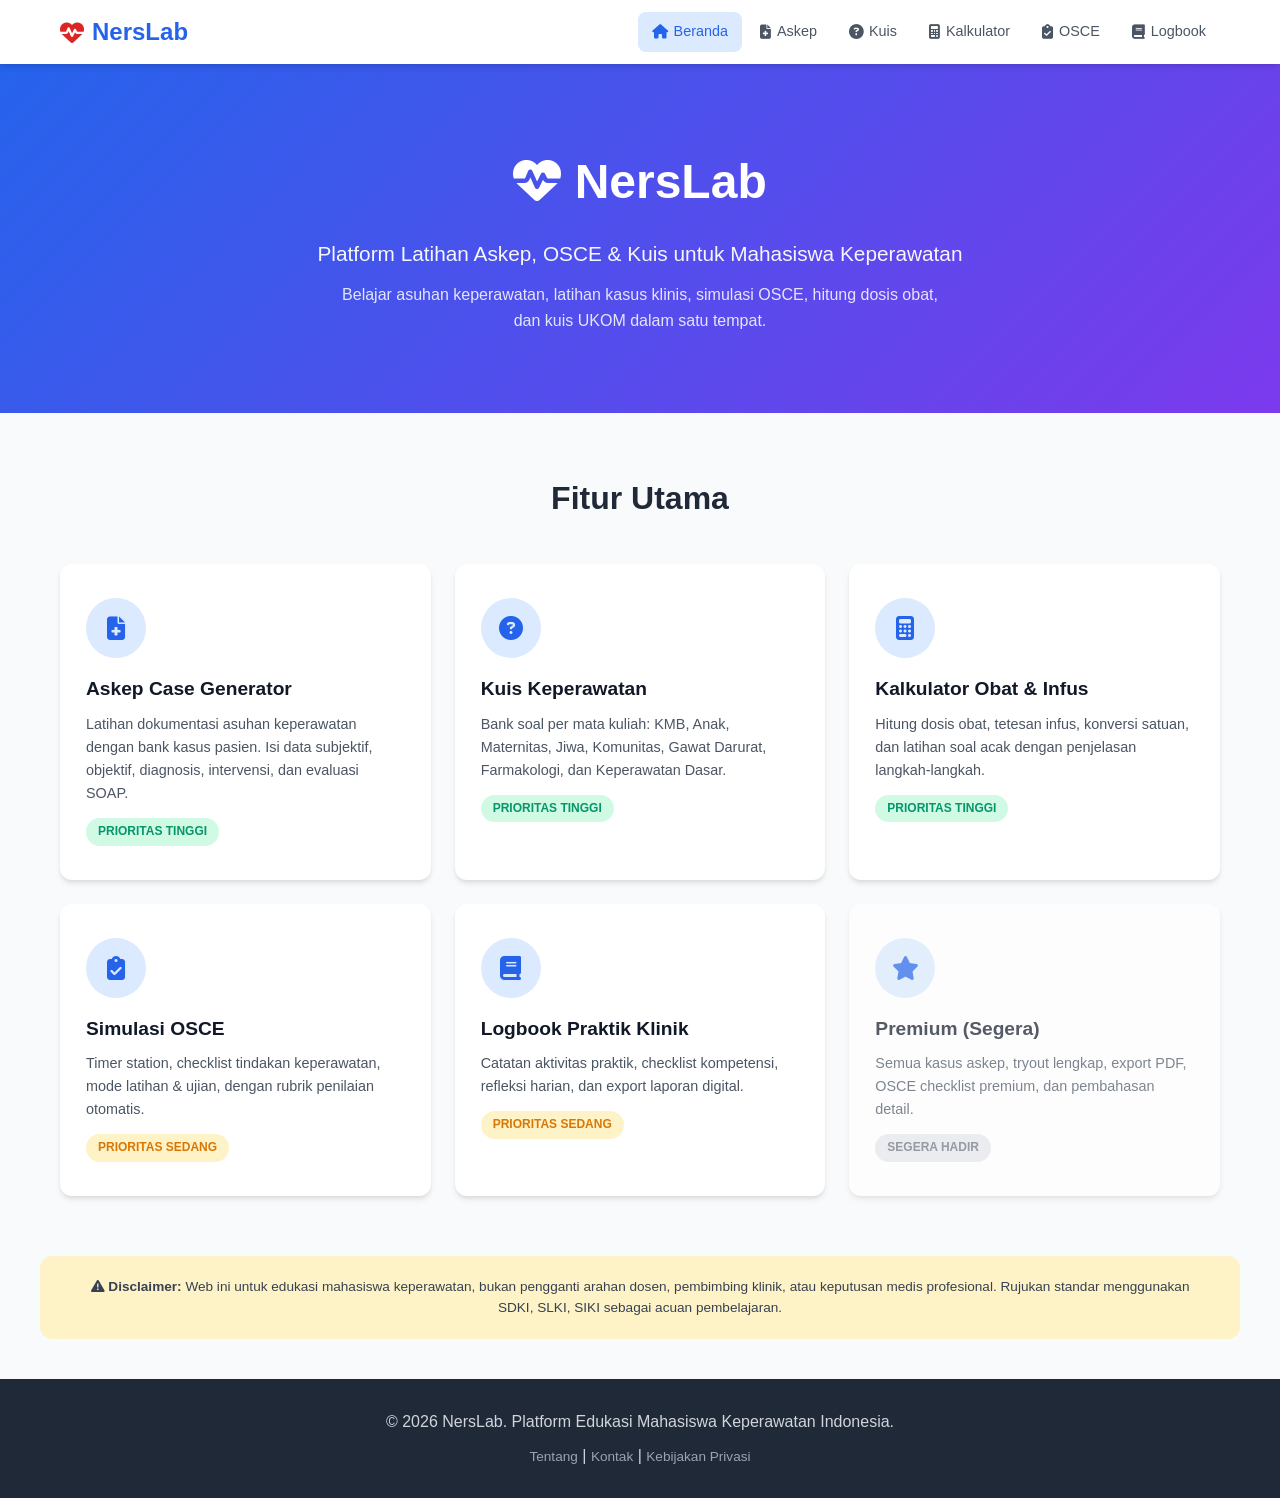
==== index.html @ e79f87ab "feat: Add NersLab - Web Latihan Askep, OSCE & Kuis Keperawatan Platform edukasi lengkap untuk mahasi" ====
<!DOCTYPE html>
<html lang="id">
<head>
    <meta charset="UTF-8">
    <meta name="viewport" content="width=device-width, initial-scale=1.0">
    <title>NersLab - Latihan Askep, OSCE & Kuis Keperawatan</title>
    <link rel="stylesheet" href="css/styles.css">
    <link rel="stylesheet" href="https://cdnjs.cloudflare.com/ajax/libs/font-awesome/6.4.0/css/all.min.css">
</head>
<body>
    <nav class="navbar">
        <div class="nav-container">
            <a href="index.html" class="nav-logo">
                <i class="fas fa-heartbeat"></i> NersLab
            </a>
            <button class="nav-toggle" id="navToggle">
                <i class="fas fa-bars"></i>
            </button>
            <ul class="nav-menu" id="navMenu">
                <li><a href="index.html" class="nav-link active"><i class="fas fa-home"></i> Beranda</a></li>
                <li><a href="pages/askep.html" class="nav-link"><i class="fas fa-file-medical"></i> Askep</a></li>
                <li><a href="pages/kuis.html" class="nav-link"><i class="fas fa-question-circle"></i> Kuis</a></li>
                <li><a href="pages/kalkulator.html" class="nav-link"><i class="fas fa-calculator"></i> Kalkulator</a></li>
                <li><a href="pages/osce.html" class="nav-link"><i class="fas fa-clipboard-check"></i> OSCE</a></li>
                <li><a href="pages/logbook.html" class="nav-link"><i class="fas fa-book"></i> Logbook</a></li>
            </ul>
        </div>
    </nav>

    <main class="hero">
        <div class="hero-content">
            <h1><i class="fas fa-heartbeat"></i> NersLab</h1>
            <p class="hero-subtitle">Platform Latihan Askep, OSCE & Kuis untuk Mahasiswa Keperawatan</p>
            <p class="hero-desc">Belajar asuhan keperawatan, latihan kasus klinis, simulasi OSCE, hitung dosis obat, dan kuis UKOM dalam satu tempat.</p>
        </div>
    </main>

    <section class="features">
        <div class="container">
            <h2 class="section-title">Fitur Utama</h2>
            <div class="feature-grid">
                <a href="pages/askep.html" class="feature-card">
                    <div class="feature-icon"><i class="fas fa-file-medical"></i></div>
                    <h3>Askep Case Generator</h3>
                    <p>Latihan dokumentasi asuhan keperawatan dengan bank kasus pasien. Isi data subjektif, objektif, diagnosis, intervensi, dan evaluasi SOAP.</p>
                    <span class="badge badge-high">Prioritas Tinggi</span>
                </a>
                <a href="pages/kuis.html" class="feature-card">
                    <div class="feature-icon"><i class="fas fa-question-circle"></i></div>
                    <h3>Kuis Keperawatan</h3>
                    <p>Bank soal per mata kuliah: KMB, Anak, Maternitas, Jiwa, Komunitas, Gawat Darurat, Farmakologi, dan Keperawatan Dasar.</p>
                    <span class="badge badge-high">Prioritas Tinggi</span>
                </a>
                <a href="pages/kalkulator.html" class="feature-card">
                    <div class="feature-icon"><i class="fas fa-calculator"></i></div>
                    <h3>Kalkulator Obat & Infus</h3>
                    <p>Hitung dosis obat, tetesan infus, konversi satuan, dan latihan soal acak dengan penjelasan langkah-langkah.</p>
                    <span class="badge badge-high">Prioritas Tinggi</span>
                </a>
                <a href="pages/osce.html" class="feature-card">
                    <div class="feature-icon"><i class="fas fa-clipboard-check"></i></div>
                    <h3>Simulasi OSCE</h3>
                    <p>Timer station, checklist tindakan keperawatan, mode latihan & ujian, dengan rubrik penilaian otomatis.</p>
                    <span class="badge badge-med">Prioritas Sedang</span>
                </a>
                <a href="pages/logbook.html" class="feature-card">
                    <div class="feature-icon"><i class="fas fa-book"></i></div>
                    <h3>Logbook Praktik Klinik</h3>
                    <p>Catatan aktivitas praktik, checklist kompetensi, refleksi harian, dan export laporan digital.</p>
                    <span class="badge badge-med">Prioritas Sedang</span>
                </a>
                <a href="#" class="feature-card feature-coming">
                    <div class="feature-icon"><i class="fas fa-star"></i></div>
                    <h3>Premium (Segera)</h3>
                    <p>Semua kasus askep, tryout lengkap, export PDF, OSCE checklist premium, dan pembahasan detail.</p>
                    <span class="badge badge-soon">Segera Hadir</span>
                </a>
            </div>
        </div>
    </section>

    <section class="disclaimer">
        <div class="container">
            <p><i class="fas fa-exclamation-triangle"></i> <strong>Disclaimer:</strong> Web ini untuk edukasi mahasiswa keperawatan, bukan pengganti arahan dosen, pembimbing klinik, atau keputusan medis profesional. Rujukan standar menggunakan SDKI, SLKI, SIKI sebagai acuan pembelajaran.</p>
        </div>
    </section>

    <footer class="footer">
        <div class="container">
            <p>&copy; 2026 NersLab. Platform Edukasi Mahasiswa Keperawatan Indonesia.</p>
            <p class="footer-links">
                <a href="#">Tentang</a> | <a href="#">Kontak</a> | <a href="#">Kebijakan Privasi</a>
            </p>
        </div>
    </footer>

    <script>
        // Mobile nav toggle
        document.getElementById('navToggle').addEventListener('click', () => {
            document.getElementById('navMenu').classList.toggle('active');
        });
    </script>
</body>
</html>
---- css/styles.css ----
/* ===== NersLab - Global Styles ===== */
:root {
    --primary: #2563eb;
    --primary-dark: #1d4ed8;
    --primary-light: #dbeafe;
    --secondary: #059669;
    --secondary-light: #d1fae5;
    --accent: #f59e0b;
    --accent-light: #fef3c7;
    --danger: #dc2626;
    --danger-light: #fee2e2;
    --gray-50: #f9fafb;
    --gray-100: #f3f4f6;
    --gray-200: #e5e7eb;
    --gray-300: #d1d5db;
    --gray-400: #9ca3af;
    --gray-500: #6b7280;
    --gray-600: #4b5563;
    --gray-700: #374151;
    --gray-800: #1f2937;
    --gray-900: #111827;
    --white: #ffffff;
    --shadow: 0 4px 6px -1px rgba(0, 0, 0, 0.1), 0 2px 4px -1px rgba(0, 0, 0, 0.06);
    --shadow-lg: 0 10px 15px -3px rgba(0, 0, 0, 0.1), 0 4px 6px -2px rgba(0, 0, 0, 0.05);
    --radius: 12px;
    --radius-sm: 8px;
    --transition: all 0.3s ease;
}

* {
    margin: 0;
    padding: 0;
    box-sizing: border-box;
}

body {
    font-family: 'Segoe UI', Tahoma, Geneva, Verdana, sans-serif;
    background: var(--gray-50);
    color: var(--gray-800);
    line-height: 1.6;
    min-height: 100vh;
}

.container {
    max-width: 1200px;
    margin: 0 auto;
    padding: 0 20px;
}

/* ===== Navbar ===== */
.navbar {
    background: var(--white);
    box-shadow: var(--shadow);
    position: sticky;
    top: 0;
    z-index: 1000;
}

.nav-container {
    max-width: 1200px;
    margin: 0 auto;
    padding: 0 20px;
    display: flex;
    align-items: center;
    justify-content: space-between;
    height: 64px;
}

.nav-logo {
    font-size: 1.5rem;
    font-weight: 700;
    color: var(--primary);
    text-decoration: none;
    display: flex;
    align-items: center;
    gap: 8px;
}

.nav-logo i {
    color: var(--danger);
}

.nav-menu {
    display: flex;
    list-style: none;
    gap: 4px;
}

.nav-link {
    text-decoration: none;
    color: var(--gray-600);
    padding: 8px 14px;
    border-radius: var(--radius-sm);
    font-size: 0.9rem;
    font-weight: 500;
    transition: var(--transition);
    display: flex;
    align-items: center;
    gap: 6px;
}

.nav-link:hover,
.nav-link.active {
    color: var(--primary);
    background: var(--primary-light);
}

.nav-toggle {
    display: none;
    background: none;
    border: none;
    font-size: 1.5rem;
    color: var(--gray-700);
    cursor: pointer;
}

/* ===== Hero ===== */
.hero {
    background: linear-gradient(135deg, var(--primary) 0%, #7c3aed 100%);
    color: var(--white);
    padding: 80px 20px;
    text-align: center;
}

.hero-content h1 {
    font-size: 3rem;
    margin-bottom: 16px;
}

.hero-subtitle {
    font-size: 1.3rem;
    opacity: 0.95;
    margin-bottom: 12px;
}

.hero-desc {
    font-size: 1rem;
    opacity: 0.85;
    max-width: 600px;
    margin: 0 auto;
}

/* ===== Features ===== */
.features {
    padding: 60px 20px;
}

.section-title {
    text-align: center;
    font-size: 2rem;
    color: var(--gray-800);
    margin-bottom: 40px;
}

.feature-grid {
    display: grid;
    grid-template-columns: repeat(auto-fit, minmax(320px, 1fr));
    gap: 24px;
}

.feature-card {
    background: var(--white);
    border-radius: var(--radius);
    padding: 32px 24px;
    box-shadow: var(--shadow);
    text-decoration: none;
    color: var(--gray-800);
    transition: var(--transition);
    border: 2px solid transparent;
    display: block;
}

.feature-card:hover {
    transform: translateY(-4px);
    box-shadow: var(--shadow-lg);
    border-color: var(--primary);
}

.feature-card.feature-coming {
    opacity: 0.7;
    cursor: default;
}

.feature-icon {
    width: 60px;
    height: 60px;
    border-radius: 50%;
    background: var(--primary-light);
    display: flex;
    align-items: center;
    justify-content: center;
    font-size: 1.5rem;
    color: var(--primary);
    margin-bottom: 16px;
}

.feature-card h3 {
    font-size: 1.2rem;
    margin-bottom: 8px;
    color: var(--gray-900);
}

.feature-card p {
    color: var(--gray-600);
    font-size: 0.9rem;
    margin-bottom: 12px;
}

.badge {
    display: inline-block;
    padding: 4px 12px;
    border-radius: 20px;
    font-size: 0.75rem;
    font-weight: 600;
    text-transform: uppercase;
}

.badge-high {
    background: var(--secondary-light);
    color: var(--secondary);
}

.badge-med {
    background: var(--accent-light);
    color: #d97706;
}

.badge-soon {
    background: var(--gray-200);
    color: var(--gray-500);
}

/* ===== Disclaimer ===== */
.disclaimer {
    background: var(--accent-light);
    padding: 20px;
    margin: 0 20px 40px;
    border-radius: var(--radius);
    max-width: 1200px;
    margin-left: auto;
    margin-right: auto;
}

.disclaimer p {
    font-size: 0.85rem;
    color: var(--gray-700);
    text-align: center;
}

/* ===== Footer ===== */
.footer {
    background: var(--gray-800);
    color: var(--gray-300);
    text-align: center;
    padding: 30px 20px;
}

.footer-links {
    margin-top: 8px;
}

.footer-links a {
    color: var(--gray-400);
    text-decoration: none;
    font-size: 0.85rem;
}

.footer-links a:hover {
    color: var(--white);
}

/* ===== Page Layout (for sub-pages) ===== */
.page-header {
    background: linear-gradient(135deg, var(--primary) 0%, #7c3aed 100%);
    color: var(--white);
    padding: 40px 20px;
    text-align: center;
}

.page-header h1 {
    font-size: 2rem;
    margin-bottom: 8px;
}

.page-header p {
    opacity: 0.9;
    font-size: 1rem;
}

.page-content {
    max-width: 1000px;
    margin: 30px auto;
    padding: 0 20px;
}

/* ===== Cards ===== */
.card {
    background: var(--white);
    border-radius: var(--radius);
    padding: 24px;
    box-shadow: var(--shadow);
    margin-bottom: 20px;
}

.card h3 {
    color: var(--gray-900);
    margin-bottom: 12px;
}

/* ===== Forms ===== */
.form-group {
    margin-bottom: 16px;
}

.form-group label {
    display: block;
    font-weight: 600;
    margin-bottom: 6px;
    color: var(--gray-700);
    font-size: 0.9rem;
}

.form-group input,
.form-group textarea,
.form-group select {
    width: 100%;
    padding: 10px 14px;
    border: 2px solid var(--gray-200);
    border-radius: var(--radius-sm);
    font-size: 0.95rem;
    transition: var(--transition);
    font-family: inherit;
}

.form-group input:focus,
.form-group textarea:focus,
.form-group select:focus {
    outline: none;
    border-color: var(--primary);
    box-shadow: 0 0 0 3px var(--primary-light);
}

.form-group textarea {
    min-height: 100px;
    resize: vertical;
}

/* ===== Buttons ===== */
.btn {
    display: inline-flex;
    align-items: center;
    gap: 8px;
    padding: 10px 20px;
    border: none;
    border-radius: var(--radius-sm);
    font-size: 0.95rem;
    font-weight: 600;
    cursor: pointer;
    transition: var(--transition);
    text-decoration: none;
}

.btn-primary {
    background: var(--primary);
    color: var(--white);
}

.btn-primary:hover {
    background: var(--primary-dark);
}

.btn-success {
    background: var(--secondary);
    color: var(--white);
}

.btn-success:hover {
    background: #047857;
}

.btn-warning {
    background: var(--accent);
    color: var(--white);
}

.btn-warning:hover {
    background: #d97706;
}

.btn-danger {
    background: var(--danger);
    color: var(--white);
}

.btn-danger:hover {
    background: #b91c1c;
}

.btn-outline {
    background: transparent;
    border: 2px solid var(--primary);
    color: var(--primary);
}

.btn-outline:hover {
    background: var(--primary);
    color: var(--white);
}

.btn-sm {
    padding: 6px 12px;
    font-size: 0.8rem;
}

.btn-lg {
    padding: 14px 28px;
    font-size: 1.1rem;
}

.btn-group {
    display: flex;
    gap: 10px;
    flex-wrap: wrap;
}

/* ===== Tables ===== */
.table-wrapper {
    overflow-x: auto;
}

table {
    width: 100%;
    border-collapse: collapse;
    margin: 16px 0;
}

th, td {
    padding: 12px 16px;
    text-align: left;
    border-bottom: 1px solid var(--gray-200);
}

th {
    background: var(--gray-100);
    font-weight: 600;
    color: var(--gray-700);
}

tr:hover {
    background: var(--gray-50);
}

/* ===== Alerts ===== */
.alert {
    padding: 14px 18px;
    border-radius: var(--radius-sm);
    margin-bottom: 16px;
    font-size: 0.9rem;
}

.alert-success {
    background: var(--secondary-light);
    color: #065f46;
    border: 1px solid #a7f3d0;
}

.alert-info {
    background: var(--primary-light);
    color: #1e40af;
    border: 1px solid #93c5fd;
}

.alert-warning {
    background: var(--accent-light);
    color: #92400e;
    border: 1px solid #fcd34d;
}

.alert-danger {
    background: var(--danger-light);
    color: #991b1b;
    border: 1px solid #fca5a5;
}

/* ===== Timer ===== */
.timer-display {
    font-size: 3rem;
    font-weight: 700;
    text-align: center;
    color: var(--primary);
    font-family: 'Courier New', monospace;
    padding: 20px;
}

.timer-display.warning {
    color: var(--accent);
}

.timer-display.danger {
    color: var(--danger);
}

/* ===== Checklist ===== */
.checklist-item {
    display: flex;
    align-items: center;
    gap: 12px;
    padding: 12px 16px;
    border-bottom: 1px solid var(--gray-100);
    transition: var(--transition);
}

.checklist-item:hover {
    background: var(--gray-50);
}

.checklist-item input[type="checkbox"] {
    width: 20px;
    height: 20px;
    accent-color: var(--primary);
}

.checklist-item.checked label {
    text-decoration: line-through;
    color: var(--gray-400);
}

/* ===== Score/Result ===== */
.score-display {
    text-align: center;
    padding: 30px;
}

.score-number {
    font-size: 4rem;
    font-weight: 700;
    color: var(--primary);
}

.score-label {
    font-size: 1rem;
    color: var(--gray-500);
}

/* ===== Tabs ===== */
.tabs {
    display: flex;
    gap: 4px;
    border-bottom: 2px solid var(--gray-200);
    margin-bottom: 20px;
    overflow-x: auto;
}

.tab-btn {
    padding: 10px 20px;
    border: none;
    background: none;
    color: var(--gray-500);
    font-weight: 600;
    font-size: 0.9rem;
    cursor: pointer;
    border-bottom: 3px solid transparent;
    transition: var(--transition);
    white-space: nowrap;
}

.tab-btn:hover {
    color: var(--primary);
}

.tab-btn.active {
    color: var(--primary);
    border-bottom-color: var(--primary);
}

.tab-content {
    display: none;
}

.tab-content.active {
    display: block;
}

/* ===== Progress Bar ===== */
.progress-bar {
    width: 100%;
    height: 8px;
    background: var(--gray-200);
    border-radius: 4px;
    overflow: hidden;
    margin: 10px 0;
}

.progress-fill {
    height: 100%;
    background: var(--primary);
    border-radius: 4px;
    transition: width 0.5s ease;
}

/* ===== Calculator Result ===== */
.calc-result {
    background: var(--primary-light);
    border: 2px solid var(--primary);
    border-radius: var(--radius);
    padding: 20px;
    text-align: center;
    margin: 20px 0;
}

.calc-result .result-value {
    font-size: 2rem;
    font-weight: 700;
    color: var(--primary);
}

.calc-result .result-unit {
    font-size: 1rem;
    color: var(--gray-600);
}

.calc-steps {
    background: var(--gray-50);
    border-radius: var(--radius-sm);
    padding: 16px;
    margin-top: 12px;
    text-align: left;
}

.calc-steps h4 {
    margin-bottom: 8px;
    color: var(--gray-700);
}

.calc-steps ol {
    padding-left: 20px;
}

.calc-steps li {
    margin-bottom: 6px;
    color: var(--gray-600);
    font-size: 0.9rem;
}

/* ===== Responsive ===== */
@media (max-width: 768px) {
    .nav-toggle {
        display: block;
    }

    .nav-menu {
        display: none;
        position: absolute;
        top: 64px;
        left: 0;
        right: 0;
        background: var(--white);
        flex-direction: column;
        padding: 16px;
        box-shadow: var(--shadow-lg);
    }

    .nav-menu.active {
        display: flex;
    }

    .hero-content h1 {
        font-size: 2rem;
    }

    .hero-subtitle {
        font-size: 1rem;
    }

    .feature-grid {
        grid-template-columns: 1fr;
    }

    .timer-display {
        font-size: 2rem;
    }

    .score-number {
        font-size: 3rem;
    }

    .btn-group {
        flex-direction: column;
    }
}

@media (max-width: 480px) {
    .nav-container {
        padding: 0 12px;
    }

    .hero {
        padding: 50px 16px;
    }

    .page-header {
        padding: 30px 16px;
    }

    .card {
        padding: 16px;
    }
}



/* ===== Quiz Options ===== */
.quiz-option {
    display: flex;
    align-items: center;
    gap: 12px;
    width: 100%;
    padding: 14px 18px;
    margin-bottom: 10px;
    border: 2px solid var(--gray-200);
    border-radius: var(--radius-sm);
    background: var(--white);
    font-size: 0.95rem;
    cursor: pointer;
    transition: var(--transition);
    text-align: left;
}

.quiz-option:hover:not(.disabled) {
    border-color: var(--primary);
    background: var(--primary-light);
}

.quiz-option .option-letter {
    display: inline-flex;
    align-items: center;
    justify-content: center;
    width: 32px;
    height: 32px;
    border-radius: 50%;
    background: var(--gray-100);
    font-weight: 700;
    font-size: 0.85rem;
    flex-shrink: 0;
}

.quiz-option.correct {
    border-color: var(--secondary);
    background: var(--secondary-light);
}

.quiz-option.correct .option-letter {
    background: var(--secondary);
    color: var(--white);
}

.quiz-option.wrong {
    border-color: var(--danger);
    background: var(--danger-light);
}

.quiz-option.wrong .option-letter {
    background: var(--danger);
    color: var(--white);
}

.quiz-option.disabled {
    pointer-events: none;
    opacity: 0.85;
}
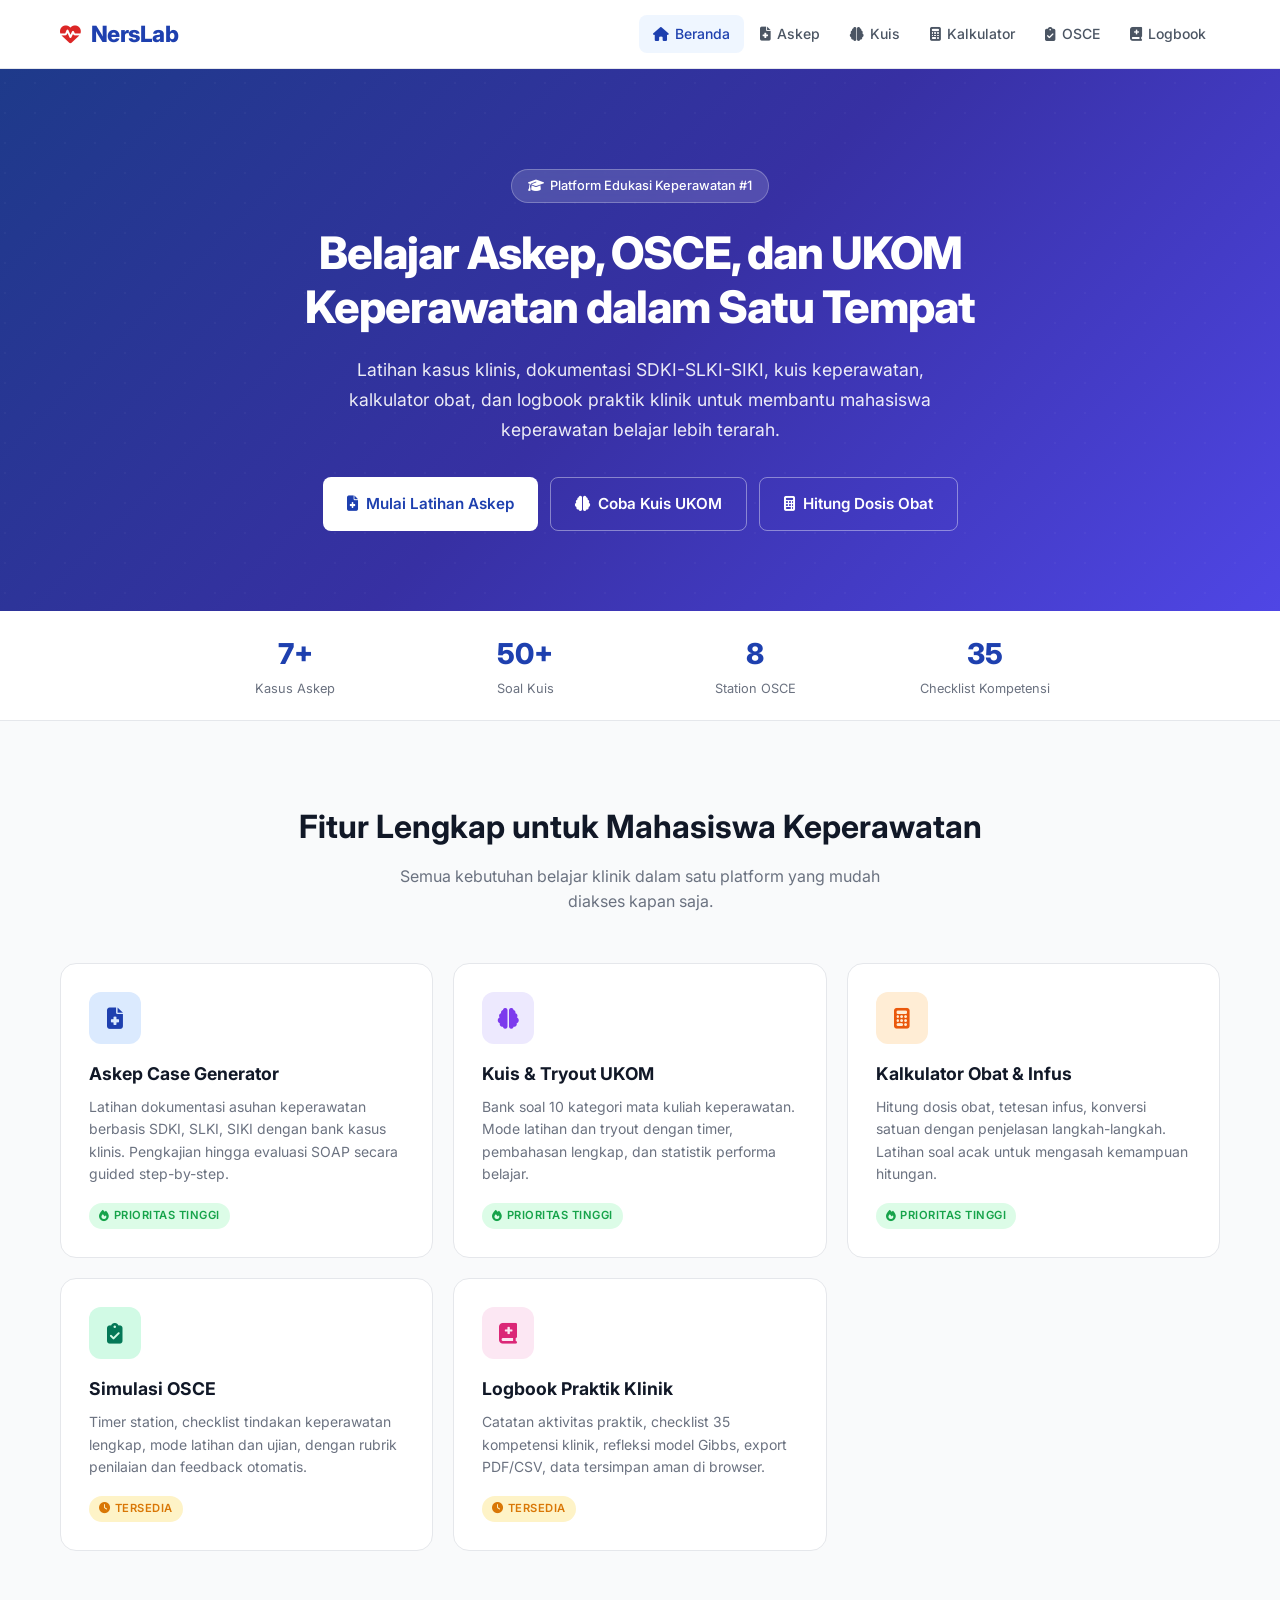
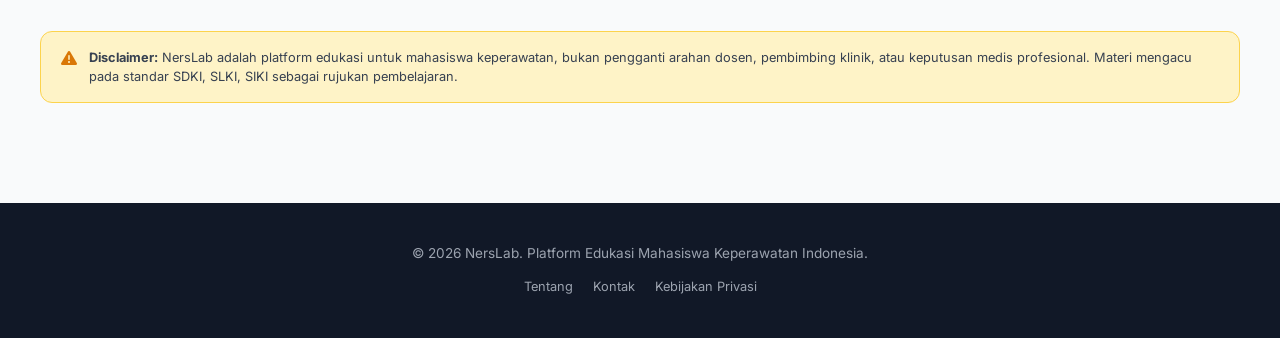
==== commit fdd4b5e9: "feat: Major upgrade NersLab v2 - Professional UI/UX overhaul Complete rewrite of all 5 modules with " ====
--- a/index.html
+++ b/index.html
@@ -3,9 +3,10 @@
 <head>
     <meta charset="UTF-8">
     <meta name="viewport" content="width=device-width, initial-scale=1.0">
-    <title>NersLab - Latihan Askep, OSCE & Kuis Keperawatan</title>
+    <title>NersLab - Platform Belajar Keperawatan Indonesia</title>
     <link rel="stylesheet" href="css/styles.css">
     <link rel="stylesheet" href="https://cdnjs.cloudflare.com/ajax/libs/font-awesome/6.4.0/css/all.min.css">
+    <link href="https://fonts.googleapis.com/css2?family=Inter:wght@400;500;600;700;800&display=swap" rel="stylesheet">
 </head>
 <body>
     <nav class="navbar">
@@ -19,83 +20,111 @@
             <ul class="nav-menu" id="navMenu">
                 <li><a href="index.html" class="nav-link active"><i class="fas fa-home"></i> Beranda</a></li>
                 <li><a href="pages/askep.html" class="nav-link"><i class="fas fa-file-medical"></i> Askep</a></li>
-                <li><a href="pages/kuis.html" class="nav-link"><i class="fas fa-question-circle"></i> Kuis</a></li>
+                <li><a href="pages/kuis.html" class="nav-link"><i class="fas fa-brain"></i> Kuis</a></li>
+
                 <li><a href="pages/kalkulator.html" class="nav-link"><i class="fas fa-calculator"></i> Kalkulator</a></li>
                 <li><a href="pages/osce.html" class="nav-link"><i class="fas fa-clipboard-check"></i> OSCE</a></li>
-                <li><a href="pages/logbook.html" class="nav-link"><i class="fas fa-book"></i> Logbook</a></li>
+                <li><a href="pages/logbook.html" class="nav-link"><i class="fas fa-book-medical"></i> Logbook</a></li>
             </ul>
         </div>
     </nav>
 
     <main class="hero">
         <div class="hero-content">
-            <h1><i class="fas fa-heartbeat"></i> NersLab</h1>
-            <p class="hero-subtitle">Platform Latihan Askep, OSCE & Kuis untuk Mahasiswa Keperawatan</p>
-            <p class="hero-desc">Belajar asuhan keperawatan, latihan kasus klinis, simulasi OSCE, hitung dosis obat, dan kuis UKOM dalam satu tempat.</p>
+            <div class="hero-badge"><i class="fas fa-graduation-cap"></i> Platform Edukasi Keperawatan #1</div>
+            <h1>Belajar Askep, OSCE, dan UKOM Keperawatan dalam Satu Tempat</h1>
+            <p class="hero-subtitle">Latihan kasus klinis, dokumentasi SDKI-SLKI-SIKI, kuis keperawatan, kalkulator obat, dan logbook praktik klinik untuk membantu mahasiswa keperawatan belajar lebih terarah.</p>
+            <div class="hero-cta">
+                <a href="pages/askep.html" class="btn btn-white btn-lg"><i class="fas fa-file-medical"></i> Mulai Latihan Askep</a>
+                <a href="pages/kuis.html" class="btn btn-outline btn-lg" style="border-color:rgba(255,255,255,0.4);color:#fff;"><i class="fas fa-brain"></i> Coba Kuis UKOM</a>
+                <a href="pages/kalkulator.html" class="btn btn-outline btn-lg" style="border-color:rgba(255,255,255,0.4);color:#fff;"><i class="fas fa-calculator"></i> Hitung Dosis Obat</a>
+            </div>
         </div>
     </main>
 
+
+    <section class="stats-bar">
+        <div class="stats-grid">
+            <div class="stat-item">
+                <div class="stat-number">7+</div>
+                <div class="stat-label">Kasus Askep</div>
+            </div>
+            <div class="stat-item">
+                <div class="stat-number">50+</div>
+                <div class="stat-label">Soal Kuis</div>
+            </div>
+            <div class="stat-item">
+                <div class="stat-number">8</div>
+                <div class="stat-label">Station OSCE</div>
+            </div>
+            <div class="stat-item">
+                <div class="stat-number">35</div>
+                <div class="stat-label">Checklist Kompetensi</div>
+            </div>
+        </div>
+    </section>
+
     <section class="features">
         <div class="container">
-            <h2 class="section-title">Fitur Utama</h2>
+            <div class="section-header">
+                <h2>Fitur Lengkap untuk Mahasiswa Keperawatan</h2>
+                <p>Semua kebutuhan belajar klinik dalam satu platform yang mudah diakses kapan saja.</p>
+            </div>
             <div class="feature-grid">
                 <a href="pages/askep.html" class="feature-card">
-                    <div class="feature-icon"><i class="fas fa-file-medical"></i></div>
+                    <div class="feature-icon icon-blue"><i class="fas fa-file-medical"></i></div>
                     <h3>Askep Case Generator</h3>
-                    <p>Latihan dokumentasi asuhan keperawatan dengan bank kasus pasien. Isi data subjektif, objektif, diagnosis, intervensi, dan evaluasi SOAP.</p>
-                    <span class="badge badge-high">Prioritas Tinggi</span>
+                    <p>Latihan dokumentasi asuhan keperawatan berbasis SDKI, SLKI, SIKI dengan bank kasus klinis. Pengkajian hingga evaluasi SOAP secara guided step-by-step.</p>
+                    <span class="feature-tag tag-high"><i class="fas fa-fire"></i> Prioritas Tinggi</span>
                 </a>
                 <a href="pages/kuis.html" class="feature-card">
-                    <div class="feature-icon"><i class="fas fa-question-circle"></i></div>
-                    <h3>Kuis Keperawatan</h3>
-                    <p>Bank soal per mata kuliah: KMB, Anak, Maternitas, Jiwa, Komunitas, Gawat Darurat, Farmakologi, dan Keperawatan Dasar.</p>
-                    <span class="badge badge-high">Prioritas Tinggi</span>
+                    <div class="feature-icon icon-purple"><i class="fas fa-brain"></i></div>
+                    <h3>Kuis & Tryout UKOM</h3>
+                    <p>Bank soal 10 kategori mata kuliah keperawatan. Mode latihan dan tryout dengan timer, pembahasan lengkap, dan statistik performa belajar.</p>
+                    <span class="feature-tag tag-high"><i class="fas fa-fire"></i> Prioritas Tinggi</span>
                 </a>
+
                 <a href="pages/kalkulator.html" class="feature-card">
-                    <div class="feature-icon"><i class="fas fa-calculator"></i></div>
+                    <div class="feature-icon icon-orange"><i class="fas fa-calculator"></i></div>
                     <h3>Kalkulator Obat & Infus</h3>
-                    <p>Hitung dosis obat, tetesan infus, konversi satuan, dan latihan soal acak dengan penjelasan langkah-langkah.</p>
-                    <span class="badge badge-high">Prioritas Tinggi</span>
+                    <p>Hitung dosis obat, tetesan infus, konversi satuan dengan penjelasan langkah-langkah. Latihan soal acak untuk mengasah kemampuan hitungan.</p>
+                    <span class="feature-tag tag-high"><i class="fas fa-fire"></i> Prioritas Tinggi</span>
                 </a>
                 <a href="pages/osce.html" class="feature-card">
-                    <div class="feature-icon"><i class="fas fa-clipboard-check"></i></div>
+                    <div class="feature-icon icon-green"><i class="fas fa-clipboard-check"></i></div>
                     <h3>Simulasi OSCE</h3>
-                    <p>Timer station, checklist tindakan keperawatan, mode latihan & ujian, dengan rubrik penilaian otomatis.</p>
-                    <span class="badge badge-med">Prioritas Sedang</span>
+                    <p>Timer station, checklist tindakan keperawatan lengkap, mode latihan dan ujian, dengan rubrik penilaian dan feedback otomatis.</p>
+                    <span class="feature-tag tag-med"><i class="fas fa-clock"></i> Tersedia</span>
                 </a>
                 <a href="pages/logbook.html" class="feature-card">
-                    <div class="feature-icon"><i class="fas fa-book"></i></div>
+                    <div class="feature-icon icon-pink"><i class="fas fa-book-medical"></i></div>
                     <h3>Logbook Praktik Klinik</h3>
-                    <p>Catatan aktivitas praktik, checklist kompetensi, refleksi harian, dan export laporan digital.</p>
-                    <span class="badge badge-med">Prioritas Sedang</span>
-                </a>
-                <a href="#" class="feature-card feature-coming">
-                    <div class="feature-icon"><i class="fas fa-star"></i></div>
-                    <h3>Premium (Segera)</h3>
-                    <p>Semua kasus askep, tryout lengkap, export PDF, OSCE checklist premium, dan pembahasan detail.</p>
-                    <span class="badge badge-soon">Segera Hadir</span>
+                    <p>Catatan aktivitas praktik, checklist 35 kompetensi klinik, refleksi model Gibbs, export PDF/CSV, data tersimpan aman di browser.</p>
+                    <span class="feature-tag tag-med"><i class="fas fa-clock"></i> Tersedia</span>
                 </a>
             </div>
         </div>
     </section>
 
-    <section class="disclaimer">
-        <div class="container">
-            <p><i class="fas fa-exclamation-triangle"></i> <strong>Disclaimer:</strong> Web ini untuk edukasi mahasiswa keperawatan, bukan pengganti arahan dosen, pembimbing klinik, atau keputusan medis profesional. Rujukan standar menggunakan SDKI, SLKI, SIKI sebagai acuan pembelajaran.</p>
+    <section style="padding:0 20px 60px;">
+        <div class="disclaimer">
+            <i class="fas fa-exclamation-triangle"></i>
+            <p><strong>Disclaimer:</strong> NersLab adalah platform edukasi untuk mahasiswa keperawatan, bukan pengganti arahan dosen, pembimbing klinik, atau keputusan medis profesional. Materi mengacu pada standar SDKI, SLKI, SIKI sebagai rujukan pembelajaran.</p>
         </div>
     </section>
 
     <footer class="footer">
         <div class="container">
             <p>&copy; 2026 NersLab. Platform Edukasi Mahasiswa Keperawatan Indonesia.</p>
-            <p class="footer-links">
-                <a href="#">Tentang</a> | <a href="#">Kontak</a> | <a href="#">Kebijakan Privasi</a>
-            </p>
+            <div class="footer-links">
+                <a href="#">Tentang</a>
+                <a href="#">Kontak</a>
+                <a href="#">Kebijakan Privasi</a>
+            </div>
         </div>
     </footer>
 
     <script>
-        // Mobile nav toggle
         document.getElementById('navToggle').addEventListener('click', () => {
             document.getElementById('navMenu').classList.toggle('active');
         });
--- a/css/styles.css
+++ b/css/styles.css
@@ -1,14 +1,19 @@
-/* ===== NersLab - Global Styles ===== */
+/* ===== NersLab v2 - Professional Design System ===== */
 :root {
-    --primary: #2563eb;
-    --primary-dark: #1d4ed8;
+    --primary: #1e40af;
+    --primary-hover: #1d4ed8;
     --primary-light: #dbeafe;
-    --secondary: #059669;
+    --primary-50: #eff6ff;
+    --secondary: #047857;
     --secondary-light: #d1fae5;
-    --accent: #f59e0b;
-    --accent-light: #fef3c7;
+    --accent: #ea580c;
+    --accent-light: #ffedd5;
+    --warning: #d97706;
+    --warning-light: #fef3c7;
     --danger: #dc2626;
     --danger-light: #fee2e2;
+    --success: #16a34a;
+    --success-light: #dcfce7;
     --gray-50: #f9fafb;
     --gray-100: #f3f4f6;
     --gray-200: #e5e7eb;
@@ -20,42 +25,43 @@
     --gray-800: #1f2937;
     --gray-900: #111827;
     --white: #ffffff;
-    --shadow: 0 4px 6px -1px rgba(0, 0, 0, 0.1), 0 2px 4px -1px rgba(0, 0, 0, 0.06);
-    --shadow-lg: 0 10px 15px -3px rgba(0, 0, 0, 0.1), 0 4px 6px -2px rgba(0, 0, 0, 0.05);
+    --font-main: 'Inter', -apple-system, BlinkMacSystemFont, 'Segoe UI', sans-serif;
+    --shadow-sm: 0 1px 2px rgba(0,0,0,0.05);
+    --shadow: 0 4px 6px -1px rgba(0,0,0,0.07), 0 2px 4px -2px rgba(0,0,0,0.05);
+    --shadow-md: 0 8px 16px -4px rgba(0,0,0,0.08), 0 4px 6px -2px rgba(0,0,0,0.04);
+    --shadow-lg: 0 20px 25px -5px rgba(0,0,0,0.1), 0 8px 10px -6px rgba(0,0,0,0.04);
     --radius: 12px;
     --radius-sm: 8px;
-    --transition: all 0.3s ease;
-}
-
-* {
-    margin: 0;
-    padding: 0;
-    box-sizing: border-box;
-}
-
+    --radius-lg: 16px;
+    --radius-xl: 24px;
+    --transition: all 0.2s ease;
+    --transition-slow: all 0.4s cubic-bezier(0.4, 0, 0.2, 1);
+}
+
+
+* { margin: 0; padding: 0; box-sizing: border-box; }
+html { scroll-behavior: smooth; }
 body {
-    font-family: 'Segoe UI', Tahoma, Geneva, Verdana, sans-serif;
+    font-family: var(--font-main);
     background: var(--gray-50);
     color: var(--gray-800);
     line-height: 1.6;
     min-height: 100vh;
-}
-
-.container {
-    max-width: 1200px;
-    margin: 0 auto;
-    padding: 0 20px;
-}
+    -webkit-font-smoothing: antialiased;
+}
+.container { max-width: 1200px; margin: 0 auto; padding: 0 20px; }
+img { max-width: 100%; height: auto; }
+a { text-decoration: none; color: inherit; }
 
 /* ===== Navbar ===== */
 .navbar {
-    background: var(--white);
-    box-shadow: var(--shadow);
+    background: rgba(255,255,255,0.95);
+    backdrop-filter: blur(12px);
+    border-bottom: 1px solid var(--gray-200);
     position: sticky;
     top: 0;
     z-index: 1000;
 }
-
 .nav-container {
     max-width: 1200px;
     margin: 0 auto;
@@ -63,287 +69,259 @@
     display: flex;
     align-items: center;
     justify-content: space-between;
-    height: 64px;
-}
+    height: 68px;
+}
+
 
 .nav-logo {
-    font-size: 1.5rem;
-    font-weight: 700;
+    font-size: 1.4rem;
+    font-weight: 800;
     color: var(--primary);
-    text-decoration: none;
-    display: flex;
-    align-items: center;
-    gap: 8px;
-}
-
-.nav-logo i {
-    color: var(--danger);
-}
-
-.nav-menu {
-    display: flex;
-    list-style: none;
-    gap: 4px;
-}
-
+    display: flex;
+    align-items: center;
+    gap: 10px;
+    letter-spacing: -0.5px;
+}
+.nav-logo i { color: var(--danger); font-size: 1.3rem; }
+.nav-menu { display: flex; list-style: none; gap: 2px; }
 .nav-link {
-    text-decoration: none;
     color: var(--gray-600);
     padding: 8px 14px;
     border-radius: var(--radius-sm);
-    font-size: 0.9rem;
+    font-size: 0.875rem;
     font-weight: 500;
     transition: var(--transition);
     display: flex;
     align-items: center;
     gap: 6px;
 }
-
-.nav-link:hover,
-.nav-link.active {
+.nav-link:hover, .nav-link.active {
     color: var(--primary);
-    background: var(--primary-light);
-}
-
+    background: var(--primary-50);
+}
 .nav-toggle {
     display: none;
     background: none;
     border: none;
-    font-size: 1.5rem;
+    font-size: 1.4rem;
     color: var(--gray-700);
     cursor: pointer;
-}
+    padding: 8px;
+    border-radius: var(--radius-sm);
+}
+.nav-toggle:hover { background: var(--gray-100); }
+
 
 /* ===== Hero ===== */
 .hero {
-    background: linear-gradient(135deg, var(--primary) 0%, #7c3aed 100%);
+    background: linear-gradient(135deg, #1e3a8a 0%, #3730a3 50%, #4f46e5 100%);
     color: var(--white);
-    padding: 80px 20px;
+    padding: 100px 20px 80px;
     text-align: center;
-}
-
+    position: relative;
+    overflow: hidden;
+}
+.hero::before {
+    content: '';
+    position: absolute;
+    top: -50%;
+    left: -50%;
+    width: 200%;
+    height: 200%;
+    background: radial-gradient(circle, rgba(255,255,255,0.03) 1px, transparent 1px);
+    background-size: 30px 30px;
+    animation: float 20s linear infinite;
+}
+@keyframes float { from { transform: translateY(0); } to { transform: translateY(30px); } }
+.hero-content { position: relative; z-index: 2; max-width: 800px; margin: 0 auto; }
+.hero-badge {
+    display: inline-flex;
+    align-items: center;
+    gap: 6px;
+    background: rgba(255,255,255,0.15);
+    border: 1px solid rgba(255,255,255,0.25);
+    padding: 6px 16px;
+    border-radius: 50px;
+    font-size: 0.8rem;
+    font-weight: 500;
+    margin-bottom: 24px;
+    backdrop-filter: blur(4px);
+}
 .hero-content h1 {
-    font-size: 3rem;
-    margin-bottom: 16px;
-}
-
+    font-size: 2.8rem;
+    font-weight: 800;
+    line-height: 1.2;
+    margin-bottom: 20px;
+    letter-spacing: -1px;
+}
 .hero-subtitle {
-    font-size: 1.3rem;
-    opacity: 0.95;
-    margin-bottom: 12px;
-}
-
-.hero-desc {
-    font-size: 1rem;
-    opacity: 0.85;
-    max-width: 600px;
+    font-size: 1.1rem;
+    opacity: 0.9;
+    max-width: 640px;
+    margin: 0 auto 32px;
+    line-height: 1.7;
+}
+.hero-cta { display: flex; gap: 12px; justify-content: center; flex-wrap: wrap; }
+.hero-cta .btn { padding: 14px 24px; font-size: 0.95rem; }
+
+
+/* ===== Stats Bar ===== */
+.stats-bar {
+    background: var(--white);
+    border-bottom: 1px solid var(--gray-200);
+    padding: 20px;
+}
+.stats-grid {
+    display: grid;
+    grid-template-columns: repeat(auto-fit, minmax(150px, 1fr));
+    gap: 20px;
+    max-width: 900px;
     margin: 0 auto;
-}
-
-/* ===== Features ===== */
-.features {
-    padding: 60px 20px;
-}
-
-.section-title {
     text-align: center;
-    font-size: 2rem;
-    color: var(--gray-800);
-    margin-bottom: 40px;
-}
-
+}
+.stat-item .stat-number { font-size: 1.8rem; font-weight: 800; color: var(--primary); }
+.stat-item .stat-label { font-size: 0.8rem; color: var(--gray-500); margin-top: 2px; }
+
+/* ===== Features Section ===== */
+.features { padding: 80px 20px; }
+.section-header { text-align: center; margin-bottom: 48px; }
+.section-header h2 { font-size: 2rem; font-weight: 700; color: var(--gray-900); margin-bottom: 12px; }
+.section-header p { color: var(--gray-500); font-size: 1rem; max-width: 500px; margin: 0 auto; }
 .feature-grid {
     display: grid;
     grid-template-columns: repeat(auto-fit, minmax(320px, 1fr));
-    gap: 24px;
-}
-
+    gap: 20px;
+}
 .feature-card {
     background: var(--white);
-    border-radius: var(--radius);
-    padding: 32px 24px;
-    box-shadow: var(--shadow);
-    text-decoration: none;
-    color: var(--gray-800);
-    transition: var(--transition);
-    border: 2px solid transparent;
+    border-radius: var(--radius-lg);
+    padding: 28px;
+    border: 1px solid var(--gray-200);
+    transition: var(--transition);
     display: block;
-}
-
+    position: relative;
+    overflow: hidden;
+}
 .feature-card:hover {
     transform: translateY(-4px);
     box-shadow: var(--shadow-lg);
-    border-color: var(--primary);
-}
-
-.feature-card.feature-coming {
-    opacity: 0.7;
-    cursor: default;
-}
-
-.feature-icon {
-    width: 60px;
-    height: 60px;
-    border-radius: 50%;
-    background: var(--primary-light);
+    border-color: var(--primary-light);
+}
+.feature-card .feature-icon {
+    width: 52px;
+    height: 52px;
+    border-radius: var(--radius);
     display: flex;
     align-items: center;
     justify-content: center;
-    font-size: 1.5rem;
-    color: var(--primary);
+    font-size: 1.3rem;
     margin-bottom: 16px;
 }
 
-.feature-card h3 {
-    font-size: 1.2rem;
-    margin-bottom: 8px;
-    color: var(--gray-900);
-}
-
-.feature-card p {
-    color: var(--gray-600);
-    font-size: 0.9rem;
-    margin-bottom: 12px;
-}
-
-.badge {
-    display: inline-block;
-    padding: 4px 12px;
-    border-radius: 20px;
-    font-size: 0.75rem;
+
+.feature-card .feature-icon.icon-blue { background: var(--primary-light); color: var(--primary); }
+.feature-card .feature-icon.icon-green { background: var(--secondary-light); color: var(--secondary); }
+.feature-card .feature-icon.icon-orange { background: var(--accent-light); color: var(--accent); }
+.feature-card .feature-icon.icon-purple { background: #ede9fe; color: #7c3aed; }
+.feature-card .feature-icon.icon-pink { background: #fce7f3; color: #db2777; }
+.feature-card h3 { font-size: 1.1rem; font-weight: 700; color: var(--gray-900); margin-bottom: 8px; }
+.feature-card p { font-size: 0.875rem; color: var(--gray-500); line-height: 1.6; margin-bottom: 16px; }
+.feature-tag {
+    display: inline-flex;
+    align-items: center;
+    gap: 4px;
+    padding: 4px 10px;
+    border-radius: 50px;
+    font-size: 0.7rem;
     font-weight: 600;
     text-transform: uppercase;
-}
-
-.badge-high {
-    background: var(--secondary-light);
-    color: var(--secondary);
-}
-
-.badge-med {
-    background: var(--accent-light);
-    color: #d97706;
-}
-
-.badge-soon {
-    background: var(--gray-200);
-    color: var(--gray-500);
-}
+    letter-spacing: 0.5px;
+}
+.tag-high { background: var(--success-light); color: var(--success); }
+.tag-med { background: var(--warning-light); color: var(--warning); }
+.tag-soon { background: var(--gray-100); color: var(--gray-500); }
 
 /* ===== Disclaimer ===== */
 .disclaimer {
-    background: var(--accent-light);
-    padding: 20px;
-    margin: 0 20px 40px;
+    background: var(--warning-light);
+    border: 1px solid #fcd34d;
     border-radius: var(--radius);
+    padding: 16px 20px;
+    margin: 0 auto 40px;
     max-width: 1200px;
-    margin-left: auto;
-    margin-right: auto;
-}
-
-.disclaimer p {
-    font-size: 0.85rem;
-    color: var(--gray-700);
+    display: flex;
+    align-items: flex-start;
+    gap: 12px;
+}
+.disclaimer i { color: var(--warning); margin-top: 2px; flex-shrink: 0; }
+.disclaimer p { font-size: 0.8rem; color: var(--gray-700); line-height: 1.5; }
+
+
+/* ===== Footer ===== */
+.footer { background: var(--gray-900); color: var(--gray-400); padding: 40px 20px; text-align: center; }
+.footer p { font-size: 0.85rem; }
+.footer-links { margin-top: 12px; display: flex; justify-content: center; gap: 20px; }
+.footer-links a { color: var(--gray-400); font-size: 0.8rem; transition: var(--transition); }
+.footer-links a:hover { color: var(--white); }
+
+/* ===== Page Header ===== */
+.page-header {
+    background: linear-gradient(135deg, #1e3a8a 0%, #3730a3 100%);
+    color: var(--white);
+    padding: 48px 20px;
     text-align: center;
 }
-
-/* ===== Footer ===== */
-.footer {
-    background: var(--gray-800);
-    color: var(--gray-300);
-    text-align: center;
-    padding: 30px 20px;
-}
-
-.footer-links {
-    margin-top: 8px;
-}
-
-.footer-links a {
-    color: var(--gray-400);
-    text-decoration: none;
-    font-size: 0.85rem;
-}
-
-.footer-links a:hover {
-    color: var(--white);
-}
-
-/* ===== Page Layout (for sub-pages) ===== */
-.page-header {
-    background: linear-gradient(135deg, var(--primary) 0%, #7c3aed 100%);
-    color: var(--white);
-    padding: 40px 20px;
-    text-align: center;
-}
-
-.page-header h1 {
-    font-size: 2rem;
-    margin-bottom: 8px;
-}
-
-.page-header p {
-    opacity: 0.9;
-    font-size: 1rem;
-}
-
-.page-content {
-    max-width: 1000px;
-    margin: 30px auto;
-    padding: 0 20px;
-}
-
-/* ===== Cards ===== */
+.page-header h1 { font-size: 1.8rem; font-weight: 700; margin-bottom: 8px; }
+.page-header p { opacity: 0.85; font-size: 0.95rem; max-width: 500px; margin: 0 auto; }
+.page-content { max-width: 1000px; margin: 32px auto; padding: 0 20px; }
+
+/* ===== Card ===== */
 .card {
     background: var(--white);
-    border-radius: var(--radius);
-    padding: 24px;
-    box-shadow: var(--shadow);
+    border-radius: var(--radius-lg);
+    padding: 28px;
+    border: 1px solid var(--gray-200);
     margin-bottom: 20px;
-}
-
-.card h3 {
-    color: var(--gray-900);
-    margin-bottom: 12px;
-}
+    transition: var(--transition);
+}
+.card:hover { box-shadow: var(--shadow-sm); }
+.card h3 { font-size: 1.1rem; font-weight: 700; color: var(--gray-900); margin-bottom: 16px; display: flex; align-items: center; gap: 10px; }
+.card h3 i { color: var(--primary); font-size: 1rem; }
+
 
 /* ===== Forms ===== */
-.form-group {
-    margin-bottom: 16px;
-}
-
+.form-group { margin-bottom: 18px; }
 .form-group label {
     display: block;
     font-weight: 600;
     margin-bottom: 6px;
     color: var(--gray-700);
+    font-size: 0.85rem;
+}
+.form-group input, .form-group textarea, .form-group select {
+    width: 100%;
+    padding: 11px 14px;
+    border: 1.5px solid var(--gray-200);
+    border-radius: var(--radius-sm);
     font-size: 0.9rem;
-}
-
-.form-group input,
-.form-group textarea,
-.form-group select {
-    width: 100%;
-    padding: 10px 14px;
-    border: 2px solid var(--gray-200);
-    border-radius: var(--radius-sm);
-    font-size: 0.95rem;
-    transition: var(--transition);
-    font-family: inherit;
-}
-
-.form-group input:focus,
-.form-group textarea:focus,
-.form-group select:focus {
+    transition: var(--transition);
+    font-family: var(--font-main);
+    background: var(--white);
+}
+.form-group input:focus, .form-group textarea:focus, .form-group select:focus {
     outline: none;
     border-color: var(--primary);
-    box-shadow: 0 0 0 3px var(--primary-light);
-}
-
-.form-group textarea {
-    min-height: 100px;
-    resize: vertical;
-}
+    box-shadow: 0 0 0 3px rgba(30, 64, 175, 0.1);
+}
+.form-group textarea { min-height: 100px; resize: vertical; }
+.form-group .form-hint { font-size: 0.75rem; color: var(--gray-400); margin-top: 4px; }
+.form-group.error input, .form-group.error textarea, .form-group.error select {
+    border-color: var(--danger);
+    box-shadow: 0 0 0 3px rgba(220, 38, 38, 0.08);
+}
+.form-group .error-msg { font-size: 0.75rem; color: var(--danger); margin-top: 4px; display: none; }
+.form-group.error .error-msg { display: block; }
+
 
 /* ===== Buttons ===== */
 .btn {
@@ -353,418 +331,235 @@
     padding: 10px 20px;
     border: none;
     border-radius: var(--radius-sm);
-    font-size: 0.95rem;
+    font-size: 0.875rem;
     font-weight: 600;
     cursor: pointer;
     transition: var(--transition);
-    text-decoration: none;
-}
-
-.btn-primary {
-    background: var(--primary);
-    color: var(--white);
-}
-
-.btn-primary:hover {
-    background: var(--primary-dark);
-}
-
-.btn-success {
-    background: var(--secondary);
-    color: var(--white);
-}
-
-.btn-success:hover {
-    background: #047857;
-}
-
-.btn-warning {
-    background: var(--accent);
-    color: var(--white);
-}
-
-.btn-warning:hover {
-    background: #d97706;
-}
-
-.btn-danger {
-    background: var(--danger);
-    color: var(--white);
-}
-
-.btn-danger:hover {
-    background: #b91c1c;
-}
-
-.btn-outline {
-    background: transparent;
-    border: 2px solid var(--primary);
-    color: var(--primary);
-}
-
-.btn-outline:hover {
-    background: var(--primary);
-    color: var(--white);
-}
-
-.btn-sm {
-    padding: 6px 12px;
-    font-size: 0.8rem;
-}
-
-.btn-lg {
-    padding: 14px 28px;
-    font-size: 1.1rem;
-}
-
-.btn-group {
-    display: flex;
+    font-family: var(--font-main);
+    white-space: nowrap;
+}
+.btn:disabled { opacity: 0.5; cursor: not-allowed; }
+.btn-primary { background: var(--primary); color: var(--white); }
+.btn-primary:hover:not(:disabled) { background: var(--primary-hover); transform: translateY(-1px); box-shadow: var(--shadow); }
+.btn-white { background: var(--white); color: var(--primary); }
+.btn-white:hover { background: var(--gray-50); transform: translateY(-1px); }
+.btn-success { background: var(--success); color: var(--white); }
+.btn-success:hover:not(:disabled) { background: #15803d; }
+.btn-warning { background: var(--warning); color: var(--white); }
+.btn-warning:hover:not(:disabled) { background: #b45309; }
+.btn-danger { background: var(--danger); color: var(--white); }
+.btn-danger:hover:not(:disabled) { background: #b91c1c; }
+.btn-outline { background: transparent; border: 1.5px solid var(--gray-300); color: var(--gray-700); }
+.btn-outline:hover { border-color: var(--primary); color: var(--primary); background: var(--primary-50); }
+.btn-ghost { background: transparent; color: var(--primary); }
+.btn-ghost:hover { background: var(--primary-50); }
+.btn-sm { padding: 7px 12px; font-size: 0.8rem; }
+.btn-lg { padding: 14px 28px; font-size: 1rem; }
+.btn-group { display: flex; gap: 10px; flex-wrap: wrap; }
+
+
+/* ===== Alerts ===== */
+.alert { padding: 14px 16px; border-radius: var(--radius-sm); margin-bottom: 16px; font-size: 0.85rem; display: flex; align-items: flex-start; gap: 10px; line-height: 1.5; }
+.alert i { margin-top: 2px; flex-shrink: 0; }
+.alert-success { background: var(--success-light); color: #166534; border: 1px solid #86efac; }
+.alert-info { background: var(--primary-light); color: #1e40af; border: 1px solid #93c5fd; }
+.alert-warning { background: var(--warning-light); color: #92400e; border: 1px solid #fcd34d; }
+.alert-danger { background: var(--danger-light); color: #991b1b; border: 1px solid #fca5a5; }
+
+/* ===== Toast Notification ===== */
+.toast-container { position: fixed; top: 80px; right: 20px; z-index: 9999; display: flex; flex-direction: column; gap: 8px; }
+.toast {
+    background: var(--white);
+    border: 1px solid var(--gray-200);
+    border-radius: var(--radius);
+    padding: 14px 20px;
+    box-shadow: var(--shadow-lg);
+    display: flex;
+    align-items: center;
     gap: 10px;
-    flex-wrap: wrap;
-}
-
-/* ===== Tables ===== */
-.table-wrapper {
-    overflow-x: auto;
-}
-
-table {
-    width: 100%;
-    border-collapse: collapse;
-    margin: 16px 0;
-}
-
-th, td {
-    padding: 12px 16px;
-    text-align: left;
-    border-bottom: 1px solid var(--gray-200);
-}
-
-th {
-    background: var(--gray-100);
-    font-weight: 600;
-    color: var(--gray-700);
-}
-
-tr:hover {
-    background: var(--gray-50);
-}
-
-/* ===== Alerts ===== */
-.alert {
-    padding: 14px 18px;
-    border-radius: var(--radius-sm);
-    margin-bottom: 16px;
-    font-size: 0.9rem;
-}
-
-.alert-success {
-    background: var(--secondary-light);
-    color: #065f46;
-    border: 1px solid #a7f3d0;
-}
-
-.alert-info {
-    background: var(--primary-light);
-    color: #1e40af;
-    border: 1px solid #93c5fd;
-}
-
-.alert-warning {
-    background: var(--accent-light);
-    color: #92400e;
-    border: 1px solid #fcd34d;
-}
-
-.alert-danger {
-    background: var(--danger-light);
-    color: #991b1b;
-    border: 1px solid #fca5a5;
-}
-
-/* ===== Timer ===== */
-.timer-display {
-    font-size: 3rem;
-    font-weight: 700;
-    text-align: center;
-    color: var(--primary);
-    font-family: 'Courier New', monospace;
-    padding: 20px;
-}
-
-.timer-display.warning {
-    color: var(--accent);
-}
-
-.timer-display.danger {
-    color: var(--danger);
-}
-
-/* ===== Checklist ===== */
-.checklist-item {
-    display: flex;
-    align-items: center;
-    gap: 12px;
-    padding: 12px 16px;
-    border-bottom: 1px solid var(--gray-100);
-    transition: var(--transition);
-}
-
-.checklist-item:hover {
-    background: var(--gray-50);
-}
-
-.checklist-item input[type="checkbox"] {
-    width: 20px;
-    height: 20px;
-    accent-color: var(--primary);
-}
-
-.checklist-item.checked label {
-    text-decoration: line-through;
-    color: var(--gray-400);
-}
-
-/* ===== Score/Result ===== */
-.score-display {
-    text-align: center;
-    padding: 30px;
-}
-
-.score-number {
-    font-size: 4rem;
-    font-weight: 700;
-    color: var(--primary);
-}
-
-.score-label {
-    font-size: 1rem;
-    color: var(--gray-500);
-}
+    font-size: 0.875rem;
+    font-weight: 500;
+    min-width: 280px;
+    animation: slideIn 0.3s ease;
+    transition: var(--transition);
+}
+.toast.toast-success { border-left: 4px solid var(--success); }
+.toast.toast-error { border-left: 4px solid var(--danger); }
+.toast.toast-info { border-left: 4px solid var(--primary); }
+.toast.toast-warning { border-left: 4px solid var(--warning); }
+.toast.hiding { opacity: 0; transform: translateX(100%); }
+@keyframes slideIn { from { opacity: 0; transform: translateX(100%); } to { opacity: 1; transform: translateX(0); } }
+
 
 /* ===== Tabs ===== */
-.tabs {
-    display: flex;
-    gap: 4px;
-    border-bottom: 2px solid var(--gray-200);
-    margin-bottom: 20px;
-    overflow-x: auto;
-}
-
+.tabs { display: flex; gap: 2px; border-bottom: 2px solid var(--gray-100); margin-bottom: 24px; overflow-x: auto; }
 .tab-btn {
-    padding: 10px 20px;
+    padding: 12px 20px;
     border: none;
     background: none;
     color: var(--gray-500);
     font-weight: 600;
-    font-size: 0.9rem;
+    font-size: 0.85rem;
     cursor: pointer;
-    border-bottom: 3px solid transparent;
+    border-bottom: 2px solid transparent;
+    margin-bottom: -2px;
     transition: var(--transition);
     white-space: nowrap;
-}
-
-.tab-btn:hover {
-    color: var(--primary);
-}
-
-.tab-btn.active {
-    color: var(--primary);
-    border-bottom-color: var(--primary);
-}
-
-.tab-content {
-    display: none;
-}
-
-.tab-content.active {
-    display: block;
-}
+    font-family: var(--font-main);
+}
+.tab-btn:hover { color: var(--primary); }
+.tab-btn.active { color: var(--primary); border-bottom-color: var(--primary); }
+.tab-content { display: none; animation: fadeIn 0.3s ease; }
+.tab-content.active { display: block; }
+@keyframes fadeIn { from { opacity: 0; transform: translateY(8px); } to { opacity: 1; transform: translateY(0); } }
 
 /* ===== Progress Bar ===== */
-.progress-bar {
-    width: 100%;
-    height: 8px;
-    background: var(--gray-200);
-    border-radius: 4px;
-    overflow: hidden;
-    margin: 10px 0;
-}
-
-.progress-fill {
-    height: 100%;
-    background: var(--primary);
-    border-radius: 4px;
-    transition: width 0.5s ease;
-}
-
-/* ===== Calculator Result ===== */
-.calc-result {
-    background: var(--primary-light);
-    border: 2px solid var(--primary);
-    border-radius: var(--radius);
-    padding: 20px;
-    text-align: center;
-    margin: 20px 0;
-}
-
-.calc-result .result-value {
-    font-size: 2rem;
-    font-weight: 700;
-    color: var(--primary);
-}
-
-.calc-result .result-unit {
-    font-size: 1rem;
-    color: var(--gray-600);
-}
-
-.calc-steps {
-    background: var(--gray-50);
-    border-radius: var(--radius-sm);
-    padding: 16px;
-    margin-top: 12px;
-    text-align: left;
-}
-
-.calc-steps h4 {
-    margin-bottom: 8px;
-    color: var(--gray-700);
-}
-
-.calc-steps ol {
-    padding-left: 20px;
-}
-
-.calc-steps li {
-    margin-bottom: 6px;
-    color: var(--gray-600);
-    font-size: 0.9rem;
-}
-
-/* ===== Responsive ===== */
-@media (max-width: 768px) {
-    .nav-toggle {
-        display: block;
-    }
-
-    .nav-menu {
-        display: none;
-        position: absolute;
-        top: 64px;
-        left: 0;
-        right: 0;
-        background: var(--white);
-        flex-direction: column;
-        padding: 16px;
-        box-shadow: var(--shadow-lg);
-    }
-
-    .nav-menu.active {
-        display: flex;
-    }
-
-    .hero-content h1 {
-        font-size: 2rem;
-    }
-
-    .hero-subtitle {
-        font-size: 1rem;
-    }
-
-    .feature-grid {
-        grid-template-columns: 1fr;
-    }
-
-    .timer-display {
-        font-size: 2rem;
-    }
-
-    .score-number {
-        font-size: 3rem;
-    }
-
-    .btn-group {
-        flex-direction: column;
-    }
-}
-
-@media (max-width: 480px) {
-    .nav-container {
-        padding: 0 12px;
-    }
-
-    .hero {
-        padding: 50px 16px;
-    }
-
-    .page-header {
-        padding: 30px 16px;
-    }
-
-    .card {
-        padding: 16px;
-    }
-}
-
+.progress-bar { width: 100%; height: 6px; background: var(--gray-100); border-radius: 3px; overflow: hidden; }
+.progress-fill { height: 100%; background: linear-gradient(90deg, var(--primary), #6366f1); border-radius: 3px; transition: width 0.5s ease; }
+
+/* ===== Stepper ===== */
+.stepper { display: flex; align-items: center; gap: 0; margin-bottom: 28px; overflow-x: auto; padding-bottom: 4px; }
+.step-item { display: flex; align-items: center; gap: 8px; flex-shrink: 0; }
+.step-circle {
+    width: 32px; height: 32px;
+    border-radius: 50%;
+    display: flex; align-items: center; justify-content: center;
+    font-size: 0.75rem; font-weight: 700;
+    background: var(--gray-100); color: var(--gray-400);
+    border: 2px solid var(--gray-200);
+    transition: var(--transition);
+}
+.step-item.active .step-circle { background: var(--primary); color: var(--white); border-color: var(--primary); }
+.step-item.done .step-circle { background: var(--success); color: var(--white); border-color: var(--success); }
+.step-label { font-size: 0.75rem; color: var(--gray-400); font-weight: 500; }
+.step-item.active .step-label { color: var(--primary); font-weight: 600; }
+.step-item.done .step-label { color: var(--success); }
+.step-line { width: 24px; height: 2px; background: var(--gray-200); flex-shrink: 0; margin: 0 4px; }
+.step-line.done { background: var(--success); }
 
 
 /* ===== Quiz Options ===== */
 .quiz-option {
     display: flex;
     align-items: center;
-    gap: 12px;
+    gap: 14px;
     width: 100%;
     padding: 14px 18px;
     margin-bottom: 10px;
-    border: 2px solid var(--gray-200);
-    border-radius: var(--radius-sm);
+    border: 1.5px solid var(--gray-200);
+    border-radius: var(--radius);
     background: var(--white);
-    font-size: 0.95rem;
+    font-size: 0.9rem;
     cursor: pointer;
     transition: var(--transition);
     text-align: left;
-}
-
-.quiz-option:hover:not(.disabled) {
-    border-color: var(--primary);
-    background: var(--primary-light);
-}
-
+    font-family: var(--font-main);
+    line-height: 1.5;
+}
+.quiz-option:hover:not(.disabled) { border-color: var(--primary); background: var(--primary-50); }
 .quiz-option .option-letter {
-    display: inline-flex;
-    align-items: center;
-    justify-content: center;
-    width: 32px;
-    height: 32px;
-    border-radius: 50%;
-    background: var(--gray-100);
-    font-weight: 700;
-    font-size: 0.85rem;
-    flex-shrink: 0;
-}
-
-.quiz-option.correct {
-    border-color: var(--secondary);
-    background: var(--secondary-light);
-}
-
-.quiz-option.correct .option-letter {
-    background: var(--secondary);
-    color: var(--white);
-}
-
-.quiz-option.wrong {
-    border-color: var(--danger);
-    background: var(--danger-light);
-}
-
-.quiz-option.wrong .option-letter {
-    background: var(--danger);
-    color: var(--white);
-}
-
-.quiz-option.disabled {
-    pointer-events: none;
-    opacity: 0.85;
-}
+    display: inline-flex; align-items: center; justify-content: center;
+    width: 32px; height: 32px; border-radius: 50%;
+    background: var(--gray-100); font-weight: 700; font-size: 0.8rem; flex-shrink: 0;
+}
+.quiz-option.correct { border-color: var(--success); background: var(--success-light); }
+.quiz-option.correct .option-letter { background: var(--success); color: var(--white); }
+.quiz-option.wrong { border-color: var(--danger); background: var(--danger-light); }
+.quiz-option.wrong .option-letter { background: var(--danger); color: var(--white); }
+.quiz-option.disabled { pointer-events: none; opacity: 0.9; }
+
+/* ===== Timer ===== */
+.timer-display {
+    font-size: 3.5rem; font-weight: 800; text-align: center;
+    color: var(--primary); font-family: 'JetBrains Mono', monospace; padding: 16px;
+    letter-spacing: 2px;
+}
+.timer-display.warning { color: var(--warning); }
+.timer-display.danger { color: var(--danger); animation: pulse 1s infinite; }
+@keyframes pulse { 0%, 100% { opacity: 1; } 50% { opacity: 0.6; } }
+
+
+/* ===== Checklist ===== */
+.checklist-item {
+    display: flex; align-items: center; gap: 12px;
+    padding: 12px 14px; border-bottom: 1px solid var(--gray-100);
+    transition: var(--transition); border-radius: var(--radius-sm);
+}
+.checklist-item:hover { background: var(--gray-50); }
+.checklist-item input[type="checkbox"] { width: 18px; height: 18px; accent-color: var(--primary); cursor: pointer; flex-shrink: 0; }
+.checklist-item label { cursor: pointer; font-size: 0.875rem; }
+.checklist-item.checked label { text-decoration: line-through; color: var(--gray-400); }
+
+/* ===== Score ===== */
+.score-display { text-align: center; padding: 24px; }
+.score-number { font-size: 3.5rem; font-weight: 800; color: var(--primary); line-height: 1; }
+.score-label { font-size: 0.875rem; color: var(--gray-500); margin-top: 6px; }
+
+/* ===== Calc Result ===== */
+.calc-result {
+    background: linear-gradient(135deg, var(--primary-50), var(--primary-light));
+    border: 1.5px solid rgba(30, 64, 175, 0.2);
+    border-radius: var(--radius-lg);
+    padding: 24px; text-align: center; margin: 20px 0;
+}
+.calc-result .result-value { font-size: 2.2rem; font-weight: 800; color: var(--primary); }
+.calc-result .result-unit { font-size: 0.9rem; color: var(--gray-600); margin-top: 4px; }
+.calc-steps { background: var(--gray-50); border-radius: var(--radius); padding: 18px; margin-top: 16px; }
+.calc-steps h4 { margin-bottom: 10px; color: var(--gray-700); font-size: 0.9rem; }
+.calc-steps ol { padding-left: 20px; }
+.calc-steps li { margin-bottom: 8px; color: var(--gray-600); font-size: 0.85rem; line-height: 1.6; }
+
+/* ===== Empty State ===== */
+.empty-state { text-align: center; padding: 48px 20px; }
+.empty-state i { font-size: 3rem; color: var(--gray-300); margin-bottom: 16px; }
+.empty-state h4 { color: var(--gray-500); font-size: 1rem; margin-bottom: 8px; }
+.empty-state p { color: var(--gray-400); font-size: 0.85rem; }
+
+/* ===== Badge ===== */
+.badge {
+    display: inline-flex; align-items: center; gap: 4px;
+    padding: 4px 10px; border-radius: 50px;
+    font-size: 0.7rem; font-weight: 600; text-transform: uppercase; letter-spacing: 0.3px;
+}
+.badge-primary { background: var(--primary-light); color: var(--primary); }
+.badge-success { background: var(--success-light); color: var(--success); }
+.badge-warning { background: var(--warning-light); color: var(--warning); }
+
+
+/* ===== Tables ===== */
+.table-wrapper { overflow-x: auto; }
+table { width: 100%; border-collapse: collapse; font-size: 0.85rem; }
+th, td { padding: 12px 14px; text-align: left; border-bottom: 1px solid var(--gray-100); }
+th { background: var(--gray-50); font-weight: 600; color: var(--gray-600); font-size: 0.75rem; text-transform: uppercase; letter-spacing: 0.5px; }
+tr:hover td { background: var(--gray-50); }
+
+/* ===== Responsive ===== */
+@media (max-width: 768px) {
+    .nav-toggle { display: block; }
+    .nav-menu {
+        display: none; position: absolute; top: 68px; left: 0; right: 0;
+        background: var(--white); flex-direction: column; padding: 12px;
+        box-shadow: var(--shadow-lg); border-bottom: 1px solid var(--gray-200);
+    }
+    .nav-menu.active { display: flex; }
+    .hero { padding: 60px 20px 50px; }
+    .hero-content h1 { font-size: 2rem; }
+    .hero-subtitle { font-size: 0.95rem; }
+    .hero-cta { flex-direction: column; align-items: center; }
+    .feature-grid { grid-template-columns: 1fr; }
+    .stepper { gap: 0; }
+    .step-label { display: none; }
+    .timer-display { font-size: 2.5rem; }
+    .score-number { font-size: 2.5rem; }
+    .btn-group { flex-direction: column; }
+    .stats-grid { grid-template-columns: repeat(2, 1fr); }
+    .toast-container { left: 20px; right: 20px; }
+    .toast { min-width: auto; }
+}
+@media (max-width: 480px) {
+    .nav-container { padding: 0 14px; }
+    .hero { padding: 48px 16px 40px; }
+    .page-header { padding: 36px 16px; }
+    .card { padding: 20px; }
+    .page-content { padding: 0 16px; }
+}
